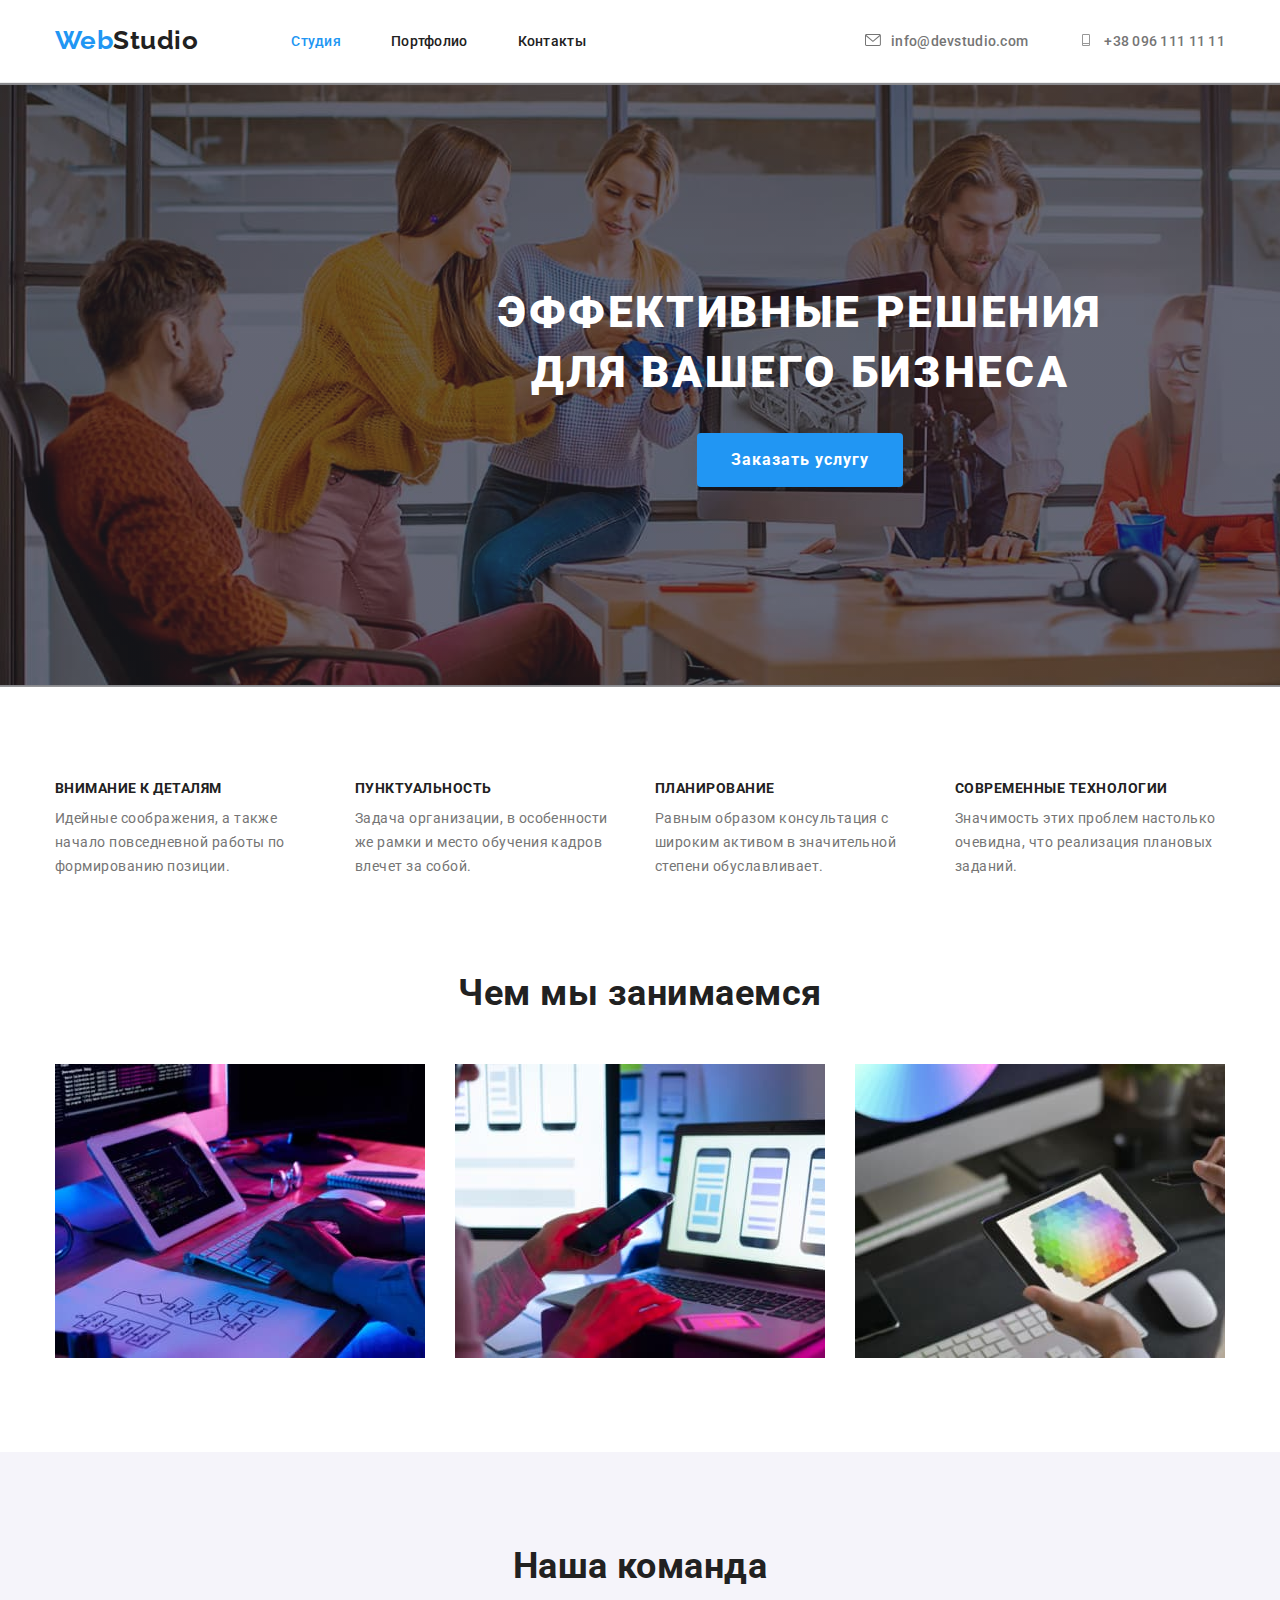
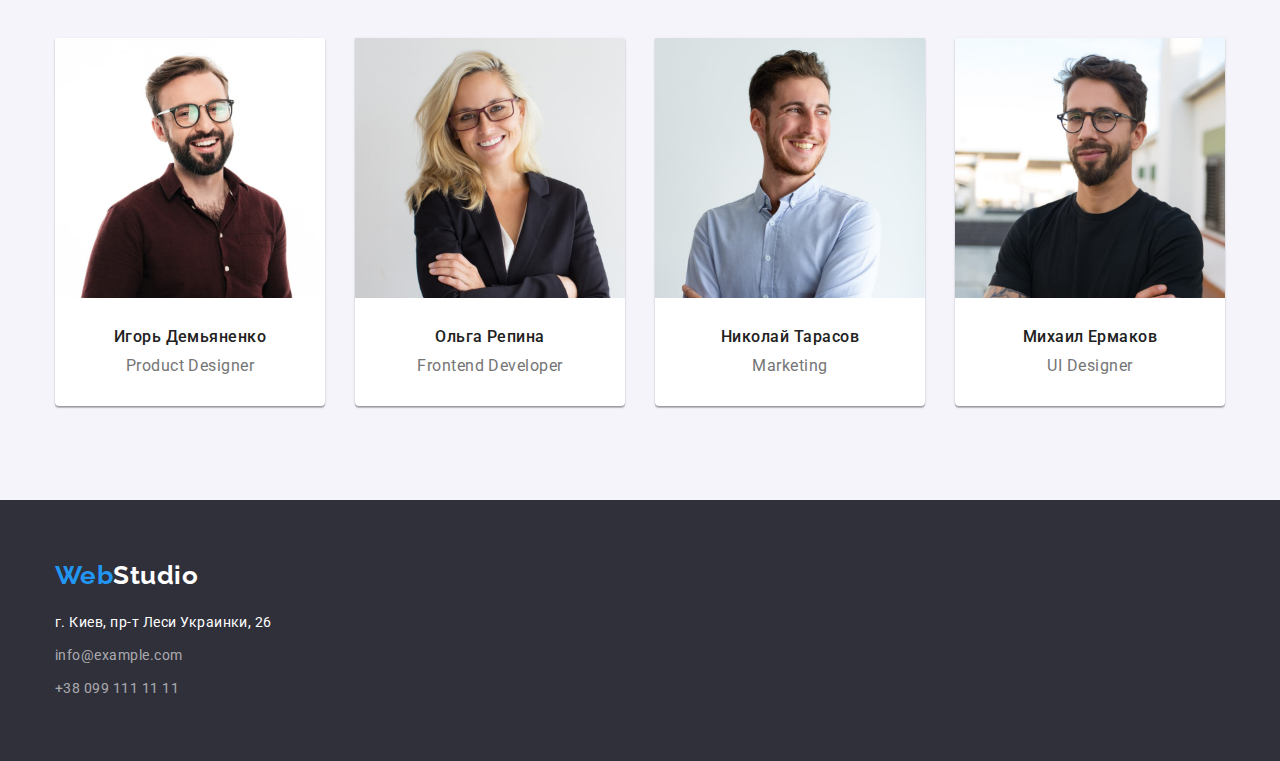
==== index.html @ 7e85a977 "Adds a sprite, decorates navigation icons, and background for hero" ====
<!DOCTYPE html>
<html lang="ru">
<head>
    <meta charset="UTF-8">
    <meta http-equiv="X-UA-Compatible" content="IE=edge">
    <meta name="viewport" content="width=device-width, initial-scale=1.0">
    <title>Главнвя страница</title>
    <link rel="preconnect" href="https://fonts.gstatic.com">
    <link href="https://fonts.googleapis.com/css2?family=Raleway:wght@700&family=Roboto:wght@400;500;700;900&display=swap"
        rel="stylesheet">
    <link rel="stylesheet" href="https://cdnjs.cloudflare.com/ajax/libs/modern-normalize/1.0.0/modern-normalize.min.css">
    <link rel="stylesheet" href="./css/style.css">

</head>
<body>
    <!--Шапка сайта-->
    <header class="header-section" >
        <div class="container header-flex">
            <a class="logo dark-logo" href="#"><span class="logo-accent">Web</span>Studio</a>
            <nav class="menu">
                <ul class="nav-list list">
                    <li class="site-menu">
                        <a class="nav-link activ-page" href="#">Студия</a>
                    </li>
                    <li class="site-menu">
                        <a class="nav-link" href="./portfolio.html">Портфолио</a>
                    </li>
                    <li class="site-menu">
                        <a class="nav-link" href="#">Контакты</a>
                    </li>
                </ul>
            </nav>
            <!--контакты-->
            <ul class="header-contact list">
                <li class="nav-contact">
                    
                    <a class="nav-link" href="mailto:info@devstudio.com"><svg class="nav-icon" width="16" height="12">
                        <use href="./images/symbol-defs.svg#icon-email"></use>
                    </svg>info@devstudio.com</a>
                </li>
                <li class="nav-contact tel">
                    <a class="nav-link" href="tel:+380961111111"><svg class="nav-icon" width="16" height="12">
                        <use href="./images/symbol-defs.svg#icon-phone"></use>
                    </svg>+38 096 111 11 11</a>
                </li>
            </ul>
        </div>
    </header> 
    <main>
      <!-- Герой-->
    <section class="hero hero-bg">
        <div class="container">
            <h1 class="hero-title">Эффективные решения <br> для вашего бизнеса</h1>
            <button class="hero-button" type="button">Заказать услугу</button>
        </div>
    </section>
      <!--Секция особенности-->
    <section class="features section">
     <!--<h2>Наши особенности</h2>-->
       <div class="container">
            <ul class="section-features-list list">
                <li class="features-list">
                    <h3 class="features-title">Внимание к деталям</h3>
                    <p class="features-text">Идейные соображения, а также начало повседневной работы по формированию позиции.</p>
                </li>
                <li class="features-list">
                    <h3 class="features-title">Пунктуальность</h3>
                    <p class="features-text">Задача организации, в особенности же рамки и место обучения кадров влечет за собой.</p>
                </li>
                <li class="features-list">
                    <h3 class="features-title">Планирование</h3>
                    <p class="features-text">Равным образом консультация с широким активом в значительной степени обуславливает.</p>
                </li>
                <li class="features-list">
                    <h3 class="features-title">Современные технологии</h3>
                    <p class="features-text">Значимость этих проблем настолько очевидна, что реализация плановых заданий.</p>
                </li>
            </ul>
       </div>

    </section>
      <!--Секция чем мы занимаемся-->
      <section class="about section">
         <div class="container"> 
            <h2 class="about-title">Чем мы занимаемся</h2>
            <ul class="about-list list">
                <li class="about-list-item">
                    <img src="./images/studio-page/about/box1(1).jpg" alt="website creation" width="370" height="294">
                </li>
                <li class="about-list-item">
                    <img src="./images/studio-page/about/box2(1).jpg" alt="adaptive layout" width="370" height="294">
                </li>
                <li class="about-list-item">
                    <img src="./images/studio-page/about/box3(1).jpg" alt="color palette on tablet" width="370" height="294">
                </li>
            </ul>
         </div>
      </section>
      <!--Секция наша команда-->
      <section class="team section">
          <div class="container">
            <h2 class="team-section-title">Наша команда</h2>
            <ul class="team-list list">
                <li class="team-list-item">
                    <img src="./images/studio-page/team/Igor-Demyanenko.jpg"
                        alt="Photo of a member of the WebStudio team Igor Demyanenko" width="270" height="260">
                        <div class="team-info" >
                            <h3 class="team-title">Игорь Демьяненко</h3>
                            <p class="team-text" lang="en">Product Designer</p>
                        </div>
                </li>
                <li class="team-list-item">
                    <img src="./images/studio-page/team/Olga-Repina.jpg" alt="Photo of a member of the WebStudio team Olga Repina"
                        width="270" height="260">
                        <div class="team-info">
                            <h3 class="team-title">Ольга Репина</h3>
                            <p class="team-text" lang="en">Frontend Developer</p>
                        </div>
                </li>
                <li class="team-list-item">
                    <img src="./images/studio-page/team/Nikolay-Tarasov.jpg"
                        alt="Photo of a member of the WebStudio team Nikolay Tarasov" width="270" height="260">
                        <div class="team-info">
                            <h3 class="team-title">Николай Тарасов</h3>
                            <p class="team-text" lang="en">Marketing</p>
                        </div>
                </li>
                <li class="team-list-item">
                    <img src="./images/studio-page/team/Mihail-Yermakov.jpg"
                        alt="Photo of a member of the WebStudio team Mikhail Ermakov" width="270" height="260">
                        <div class="team-info">
                            <h3 class="team-title">Михаил Ермаков</h3>
                            <p class="team-text" lang="en">UI Designer</p>
                        </div>
                </li>
            </ul>
          </div>
        </section>
    </main>
      <!--Футер-->
    <footer class="footer-contact">
       <div class="container footer-container">
            <a class="logo light-logo" href=""><span class="logo-accent">Web</span>Studio</a>
            <address class="footer-address">
                <p class="adres">г. Киев, пр-т Леси Украинки, 26</p>
                <ul class="footer-list list">
                    <li class="footer-list-item"><a class="mail" href="mailto:info@example.com">info@example.com</a></li>
                    <li class="footer-list-item"><a class="phone-number" href="tel:+380991111111">+38 099 111 11 11</a></li>
                </ul>
            </address>
       </div>
    </footer>
</body>
</html>
---- css/style.css ----
:root {
  --white-color: #ffffff;
  --dark-background-color: #2f303a;
  --grey-background-color: #f5f4fa;
  --title-text-color: #212121;
  --text-color: #757575;
  --white-transparent-color: rgba(255, 255, 255, 0.6);
  --blue-accent: #2196f3;
}

h1,
h2,
h3,
h4,
h5,
h6,
p {
  margin-top: 0;
  margin-bottom: 0;
}

ul,
ol {
  margin-top: 0;
  margin-bottom: 0;
  padding-left: 0;
}

img {
  display: block;
}

.list {
  list-style: none;
}

body {
  background-color: var(--white-color);

  font-family: Roboto, sans-serif;
  color: var(--text-color);
  letter-spacing: 0.03em;
}

.container {
  width: 1200px;
  padding-left: 15px;
  padding-right: 15px;
  margin-left: auto;
  margin-right: auto;
  margin-top: 0px;
  margin-bottom: 0px;
}

.section {
  padding-top: 94px;
  padding-bottom: 94px;
}

/*-----------------Компоненты--------------*/

.logo {
  display: inline-block;

  font-family: Raleway;
  font-weight: 700;
  font-size: 26px;
  line-height: 1.2;
  text-decoration: none;
}

.logo .logo-accent,
.site-menu .nav-link:hover,
.site-menu .nav-link:focus,
.site-menu .nav-link.activ-page,
.site-menu .nav-link.activ-page-portfolio,
.nav-contact .nav-link:hover,
.nav-contact .nav-link:focus,
.nav-tel:hover,
.nav-tel:focus,
.mail:hover,
.mail:focus,
.phone-number:hover,
.phone-number:focus {
  color: var(--blue-accent);
}

.about-title,
.team-section-title {
  color: var(--title-text-color);

  font-weight: 700;
  font-size: 36px;
  line-height: 1.16;
  text-align: center;
}
/*----------------Компоненты конец---------*/

/*--------------- Шапка сайта-------------*/
.header-section {
  border-bottom: 1px solid #ececec;
}

.header-flex {
  display: flex;
  align-items: center;
}

.header-flex > .logo {
  padding-top: 24px;
  padding-bottom: 25px;
}

.logo.dark-logo {
  color: var(--title-text-color);
}

.menu {
  margin-left: 93px;
  align-items: center;
}

.nav-list {
  display: flex;
  padding-top: 32px;
  padding-bottom: 32px;
}

.nav-list .site-menu + .site-menu {
  margin-left: 50px;
}

.nav-link {
  font-weight: 500;
  font-size: 14px;
  line-height: 1.14;
  letter-spacing: 0.02em;
}

.site-menu > .nav-link {
  color: var(--title-text-color);
  text-decoration: none;
}

.header-contact {
  display: flex;
  margin-left: auto;
  padding-top: 32px;
  padding-bottom: 32px;
}

.nav-icon {
  fill: currentColor;

  margin-right: 10px;
}

.nav-icon:hover {
  fill: var(--blue-accent);
}

.tel {
  margin-left: 50px;
}

.nav-contact > .nav-link,
.nav-contact > .nav-link {
  color: var(--text-color);
  text-decoration: none;
}

/*--------------- Секция Герой-------------*/
.hero {
  text-align: center;
  padding-top: 200px;
  padding-bottom: 200px;
}

.hero-bg {
  width: 1600px;
  margin-left: auto;
  margin-right: auto;
  background-color: #c4c4c4;
  background-image: linear-gradient(
      to right,
      rgba(47, 48, 58, 0.4),
      rgba(47, 48, 58, 0.4)
    ),
    url(../images/studio-page/hero-img.jpg);

  background-repeat: no-repeat;
  background-position: center;
}

.hero-title {
  color: var(--white-color);

  font-weight: 900;
  font-size: 44px;
  line-height: 1.36;
  letter-spacing: 0.06em;
  text-transform: uppercase;

  padding-bottom: 30px;
}

.hero-button {
  background-color: var(--blue-accent);
  color: var(--white-color);

  font-weight: 700;
  font-size: 16px;
  line-height: 1.87;
  letter-spacing: 0.06em;

  padding: 10px 32px;
  border-radius: 4px;
  min-width: 200px;
  border-color: transparent;
}

.hero-button:hover {
  background-color: #188ce8;
}

/*--------------- Секция Герой Конец -------------*/

/*-------------------- Секция особенности------------- */

.section-features-list {
  display: flex;
  margin-left: -30px;
  margin-top: -30px;
}

.features-list {
  flex-basis: calc((100% - 60px) / 4);
  margin-left: 30px;
  margin-top: 30px;
}

.features-title {
  color: var(--title-text-color);

  font-weight: 700;
  font-size: 14px;
  line-height: 1.14;
  text-transform: uppercase;
}

.features-text {
  font-size: 14px;
  line-height: 1.71;
  margin-top: 10px;
}

/*-------------------- Секция Особенности Конец------------- */

/*--------------------Секция Чем Мы Занимаемся---------------*/
.about {
  padding-top: 0px;
}

.about-title {
  margin-bottom: 50px;
}

.about-list {
  display: flex;
  justify-content: space-between;
}

/*--------------------Секция Чем Мы Занимаемся Конец---------------*/

/*--------------------Секция Наша Команда--------------------------*/
.team {
  background-color: var(--grey-background-color);
}

.team-section-title {
  padding-bottom: 50px;
}

.team-list {
  display: flex;
}

.team-list-item {
  background-color: var(--white-color);
  box-shadow: 0px 1px 3px rgba(0, 0, 0, 0.12), 0px 1px 1px rgba(0, 0, 0, 0.14),
    0px 2px 1px rgba(0, 0, 0, 0.2);

  border-radius: 0px 0px 4px 4px;
}

.team-list-item:not(:first-child) {
  margin-left: 30px;
}

.team-info {
  text-align: center;
  padding-top: 30px;
  padding-bottom: 30px;
}

.team-title {
  color: var(--title-text-color);

  font-weight: 500;
  font-size: 16px;
  line-height: 1.18;

  padding-bottom: 10px;
}

.team-text {
  color: var(--text-color);

  font-size: 16px;
  line-height: 1.18;
}

/*--------------------Секция Наша Команда Конец--------------------------*/

/*---------------------------Футер----------------*/

.footer-contact {
  background-color: var(--dark-background-color);
  padding-top: 60px;
  padding-bottom: 60px;
}

.logo.light-logo {
  color: var(--white-color);
}

.footer-container > .logo {
  padding-bottom: 20px;
}

.adres,
.mail,
.phone-number {
  font-style: normal;
  font-size: 14px;
  line-height: 1.71;
}

.adres {
  color: var(--white-color);
  padding-bottom: 9px;
}

.footer-list-item:not(:last-child) {
  padding-bottom: 9px;
}

.mail,
.phone-number {
  color: var(--white-transparent-color);
  text-decoration: none;
}

/*---------------------------Футер Конец----------------*/

/*=======================Оформление Страницы Потрфолио==================*/

/*-----------------------Кнопки Фильтра--------------------*/
.filter-button {
  background-color: var(--grey-background-color);
  color: var(--title-text-color);

  font-family: Roboto;
  font-weight: 500;
  font-size: 16px;
  line-height: 1.62;
  text-align: center;
  cursor: pointer;

  display: inline-block;
  border-radius: 4px;
  border-color: transparent;

  padding: 6px 22px 6px 22px;
}

.filter {
  display: flex;
  justify-content: center;
  margin-bottom: 50px;
}

.filter-list + .filter-list {
  margin-left: 8px;
}

.filter-button:hover,
.filter-button:focus {
  background-color: var(--blue-accent);
  color: var(--white-color);
}

/*-----------------------Кнопки Фильтра Конец--------------------*/

/*-----------------------Примеры Проектов--------------------*/

.project {
  display: flex;
  flex-wrap: wrap;
  margin-left: -30px;
  margin-top: -30px;
}

.project-item {
  flex-basis: calc((100% - 90px) / 3);
  margin-left: 30px;
  margin-top: 30px;
}

.project-info {
  border-bottom: 1px solid #eeeeee;
  padding: 20px 24px;
}

.project-title {
  color: var(--title-text-color);

  font-style: normal;
  font-weight: bold;
  font-size: 18px;
  line-height: 2;
  letter-spacing: 0.06em;

  margin-bottom: 4px;
}

.project-text {
  font-size: 16px;
  line-height: 1.87;
}
/*-----------------------Примеры Проектов Конец--------------------*/
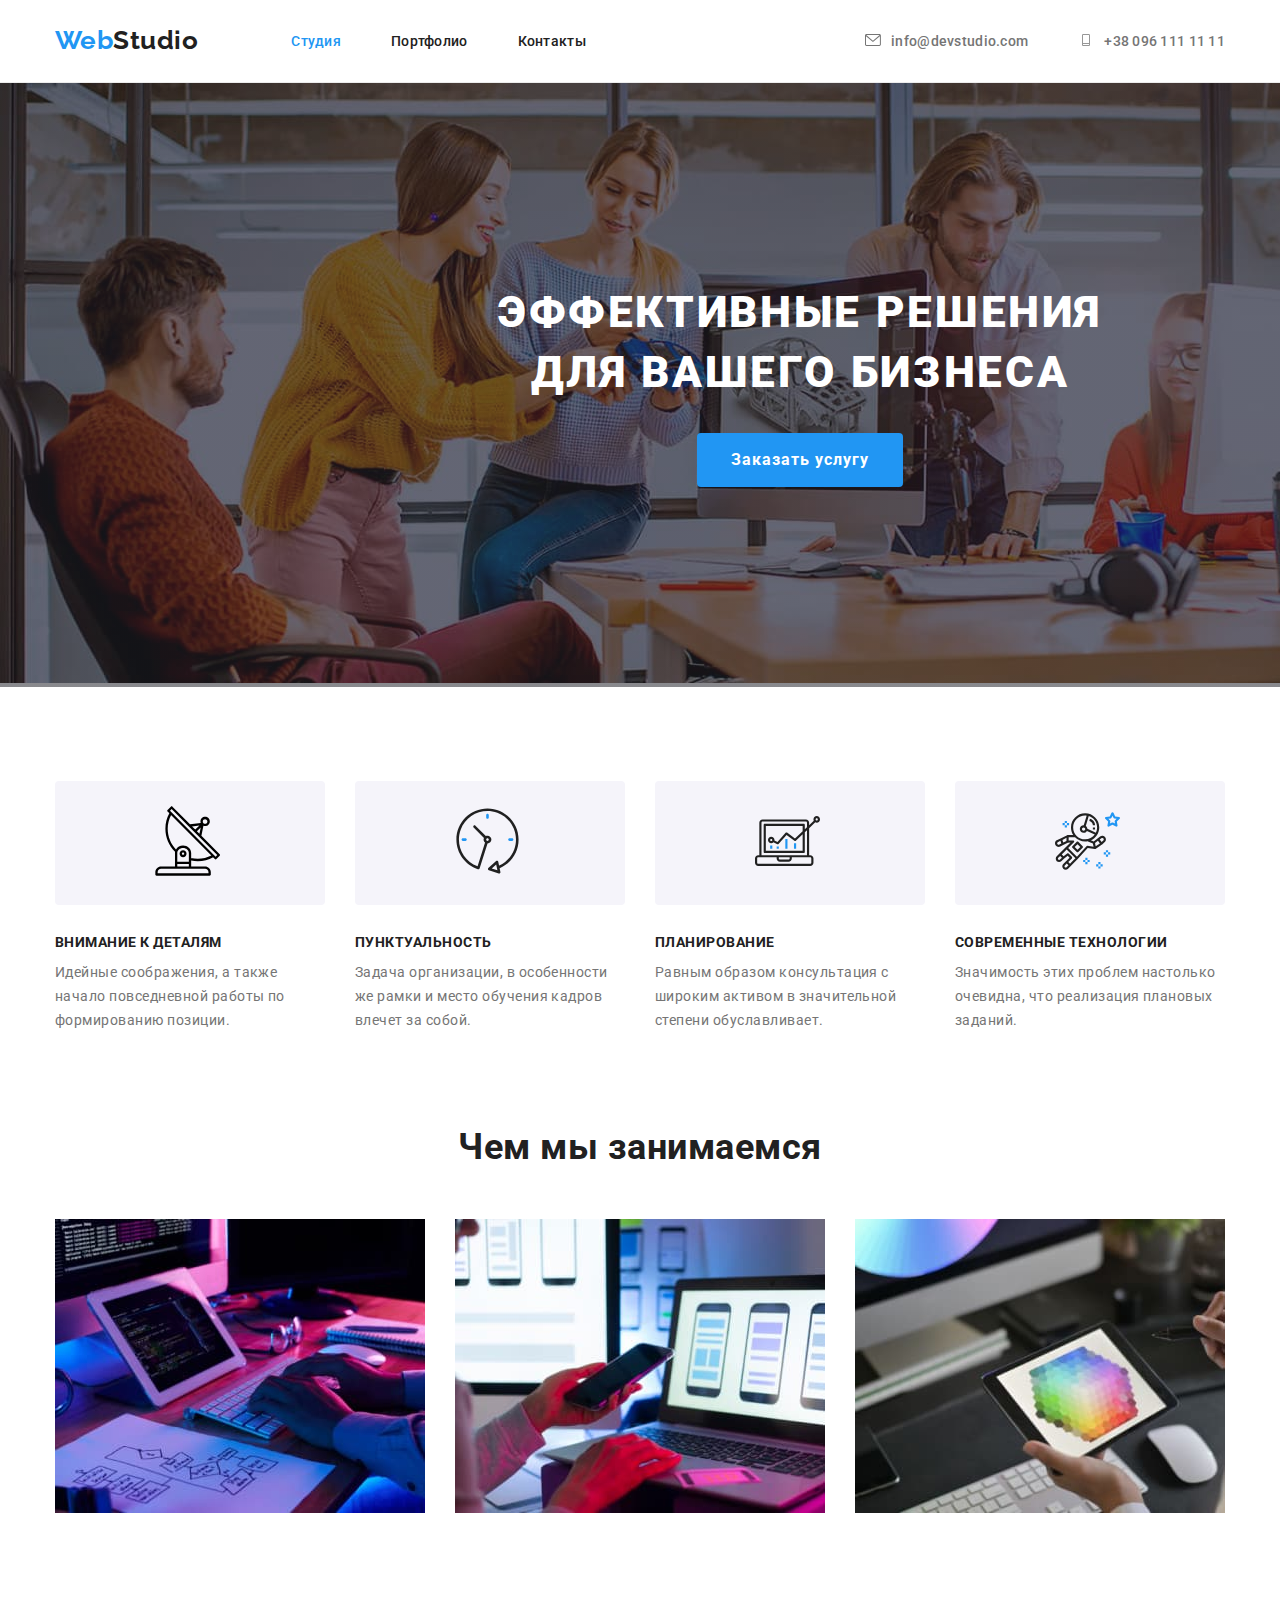
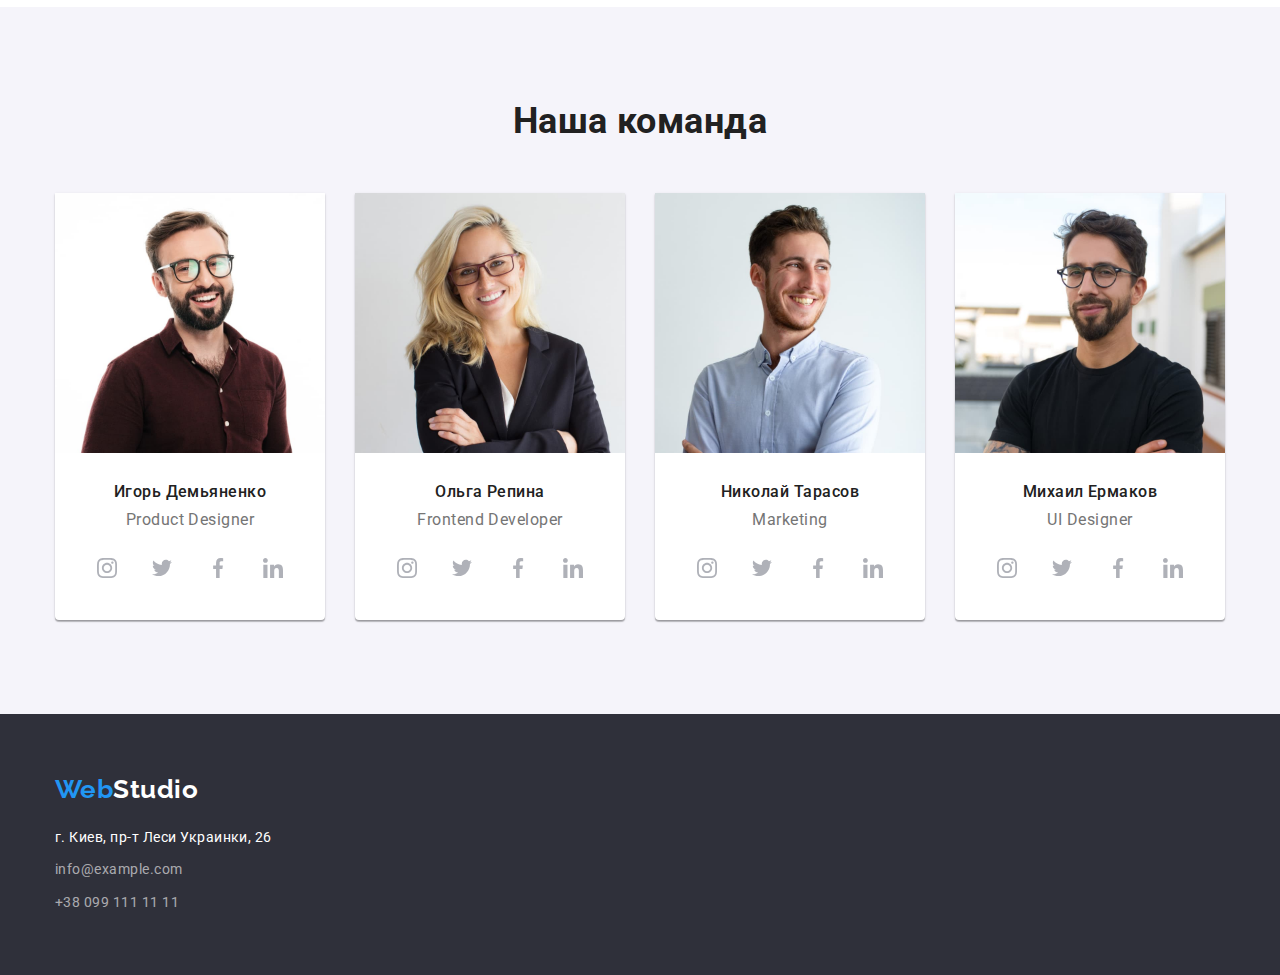
==== commit d5cdcd6c: "decorative elements for team section" ====
--- a/index.html
+++ b/index.html
@@ -60,18 +60,38 @@
        <div class="container">
             <ul class="section-features-list list">
                 <li class="features-list">
+                    <div class="icon-bg">
+                        <svg class="features-icon" width="65" height="70">
+                            <use href="./images/symbol-defs.svg#icon-antenna"></use>
+                        </svg>
+                    </div>
                     <h3 class="features-title">Внимание к деталям</h3>
                     <p class="features-text">Идейные соображения, а также начало повседневной работы по формированию позиции.</p>
                 </li>
                 <li class="features-list">
+                    <div class="icon-bg">
+                        <svg class="features-icon" width="65" height="70">
+                            <use href="./images/symbol-defs.svg#icon-clock"></use>
+                        </svg>
+                    </div>
                     <h3 class="features-title">Пунктуальность</h3>
                     <p class="features-text">Задача организации, в особенности же рамки и место обучения кадров влечет за собой.</p>
                 </li>
                 <li class="features-list">
+                    <div class="icon-bg">
+                        <svg class="features-icon" width="65" height="70">
+                            <use href="./images/symbol-defs.svg#icon-diagram"></use>
+                        </svg>
+                    </div>
                     <h3 class="features-title">Планирование</h3>
                     <p class="features-text">Равным образом консультация с широким активом в значительной степени обуславливает.</p>
                 </li>
                 <li class="features-list">
+                    <div class="icon-bg">
+                        <svg class="features-icon" width="65" height="70">
+                            <use href="./images/symbol-defs.svg#icon-astronaut"></use>
+                        </svg>
+                    </div>
                     <h3 class="features-title">Современные технологии</h3>
                     <p class="features-text">Значимость этих проблем настолько очевидна, что реализация плановых заданий.</p>
                 </li>
@@ -107,15 +127,76 @@
                         <div class="team-info" >
                             <h3 class="team-title">Игорь Демьяненко</h3>
                             <p class="team-text" lang="en">Product Designer</p>
+                            <ul class="team-social-links list">
+                                <li class="social-link">
+                                    <a class="icon-team-item link" href="#">
+                                        <svg class="social-icon" width="20" height="20">
+                                            <use href="./images/symbol-defs.svg#icon-instagram"></use>
+                                        </svg>
+                                    </a>
+                                    
+                                </li>
+                                <li class="social-link">
+                                    <a class="icon-team-item link" href="#">
+                                        <svg class="social-icon" width="20" height="20">
+                                            <use href="./images/symbol-defs.svg#icon-twitter"></use>
+                                        </svg>
+                                    </a> 
+                                </li>
+                                <li class="social-link">
+                                    <a class="icon-team-item link" href="#">
+                                        <svg class="social-icon" width="20" height="20">
+                                            <use href="./images/symbol-defs.svg#icon-facebook"></use>
+                                        </svg>
+                                    </a>
+                                </li>
+                                <li class="social-link">
+                                    <a class="icon-team-item link" href="#">
+                                        <svg class="social-icon" width="20" height="20">
+                                            <use href="./images/symbol-defs.svg#icon-linkedin"></use>
+                                        </svg>
+                                    </a>   
+                                </li>
+                            </ul>
                         </div>
-                </li>
+                              
                 <li class="team-list-item">
                     <img src="./images/studio-page/team/Olga-Repina.jpg" alt="Photo of a member of the WebStudio team Olga Repina"
                         width="270" height="260">
                         <div class="team-info">
                             <h3 class="team-title">Ольга Репина</h3>
                             <p class="team-text" lang="en">Frontend Developer</p>
-                        </div>
+                            <ul class="team-social-links list">
+                                <li class="social-link">
+                                    <a class="icon-team-item link" href="#">
+                                        <svg class="social-icon" width="20" height="20">
+                                            <use href="./images/symbol-defs.svg#icon-instagram"></use>
+                                        </svg>
+                                    </a>
+                                </li>
+                                <li class="social-link">
+                                    <a class="icon-team-item link" href="#">
+                                        <svg class="social-icon" width="20" height="20">
+                                            <use href="./images/symbol-defs.svg#icon-twitter"></use>
+                                        </svg>
+                                    </a>
+                                </li>
+                                <li class="social-link">
+                                    <a class="icon-team-item link" href="#">
+                                        <svg class="social-icon" width="20" height="20">
+                                            <use href="./images/symbol-defs.svg#icon-facebook"></use>
+                                        </svg>
+                                    </a>
+                                </li>
+                                <li class="social-link">
+                                    <a class="icon-team-item link" href="#">
+                                        <svg class="social-icon" width="20" height="20">
+                                            <use href="./images/symbol-defs.svg#icon-linkedin"></use>
+                                        </svg>
+                                    </a>
+                                </li>
+                            </ul>
+                        </div>         
                 </li>
                 <li class="team-list-item">
                     <img src="./images/studio-page/team/Nikolay-Tarasov.jpg"
@@ -123,6 +204,36 @@
                         <div class="team-info">
                             <h3 class="team-title">Николай Тарасов</h3>
                             <p class="team-text" lang="en">Marketing</p>
+                            <ul class="team-social-links list">
+                                <li class="social-link">
+                                    <a class="icon-team-item link" href="#">
+                                        <svg class="social-icon" width="20" height="20">
+                                            <use href="./images/symbol-defs.svg#icon-instagram"></use>
+                                        </svg>
+                                    </a>
+                                </li>
+                                <li class="social-link">
+                                    <a class="icon-team-item link" href="#">
+                                        <svg class="social-icon" width="20" height="20">
+                                            <use href="./images/symbol-defs.svg#icon-twitter"></use>
+                                        </svg>
+                                    </a>
+                                </li>
+                                <li class="social-link">
+                                    <a class="icon-team-item link" href="#">
+                                        <svg class="social-icon" width="20" height="20">
+                                            <use href="./images/symbol-defs.svg#icon-facebook"></use>
+                                        </svg>
+                                    </a>
+                                </li>
+                                <li class="social-link">
+                                    <a class="icon-team-item link" href="#">
+                                        <svg class="social-icon" width="20" height="20">
+                                            <use href="./images/symbol-defs.svg#icon-linkedin"></use>
+                                        </svg>
+                                    </a>
+                                </li>
+                            </ul>
                         </div>
                 </li>
                 <li class="team-list-item">
@@ -131,6 +242,35 @@
                         <div class="team-info">
                             <h3 class="team-title">Михаил Ермаков</h3>
                             <p class="team-text" lang="en">UI Designer</p>
+                            <ul class="team-social-links list">
+                                <li class="social-link">
+                                    <a class="icon-team-item link" href="#">
+                                        <svg class="social-icon" width="20" height="20">
+                                            <use href="./images/symbol-defs.svg#icon-instagram"></use>
+                                        </svg>
+                                    </a>
+                                </li>
+                                <li class="social-link">
+                                    <a class="icon-team-item link" href="#">
+                                        <svg class="social-icon" width="20" height="20">
+                                            <use href="./images/symbol-defs.svg#icon-twitter"></use>
+                                        </svg>
+                                    </a>
+                                </li>
+                                <li class="social-link">
+                                    <a class="icon-team-item link" href="#">
+                                        <svg class="social-icon" width="20" height="20">
+                                            <use href="./images/symbol-defs.svg#icon-facebook"></use>
+                                        </svg>
+                                    </a>
+                                </li>
+                                <li class="social-link">
+                                    <a class="icon-team-item link" href="#"><svg class="social-icon" width="20" height="20">
+                                        <use href="./images/symbol-defs.svg#icon-linkedin"></use>
+                                        </svg>
+                                     </a>
+                                </li>
+                            </ul>
                         </div>
                 </li>
             </ul>
--- a/css/style.css
+++ b/css/style.css
@@ -189,7 +189,7 @@
     url(../images/studio-page/hero-img.jpg);
 
   background-repeat: no-repeat;
-  background-position: center;
+  background-position: cover;
 }
 
 .hero-title {
@@ -239,6 +239,15 @@
   margin-top: 30px;
 }
 
+.icon-bg {
+  background: var(--grey-background-color);
+  border-radius: 4px;
+
+  width: 270px;
+  padding: 25px 100px;
+  margin-bottom: 30px;
+}
+
 .features-title {
   color: var(--title-text-color);
 
@@ -299,6 +308,8 @@
 
 .team-info {
   text-align: center;
+  padding-right: 30px;
+  padding-left: 30px;
   padding-top: 30px;
   padding-bottom: 30px;
 }
@@ -309,7 +320,6 @@
   font-weight: 500;
   font-size: 16px;
   line-height: 1.18;
-
   padding-bottom: 10px;
 }
 
@@ -318,6 +328,36 @@
 
   font-size: 16px;
   line-height: 1.18;
+  padding-bottom: 16px;
+}
+
+.team-social-links {
+  display: flex;
+  justify-content: space-between;
+}
+
+.icon-team-item {
+  display: flex;
+  justify-content: center;
+  align-items: center;
+  width: 44px;
+  height: 44px;
+  border-radius: 50% 50%;
+  background-color: var(--white-color);
+}
+
+.icon-team-item:hover,
+.icon-team-item:focus {
+  background-color: var(--blue-accent);
+}
+
+.social-icon {
+  fill: #afb1b8;
+}
+
+.icon-team-item:hover .social-icon,
+.icon-team-item:focus .social-icon {
+  fill: var(--white-color);
 }
 
 /*--------------------Секция Наша Команда Конец--------------------------*/
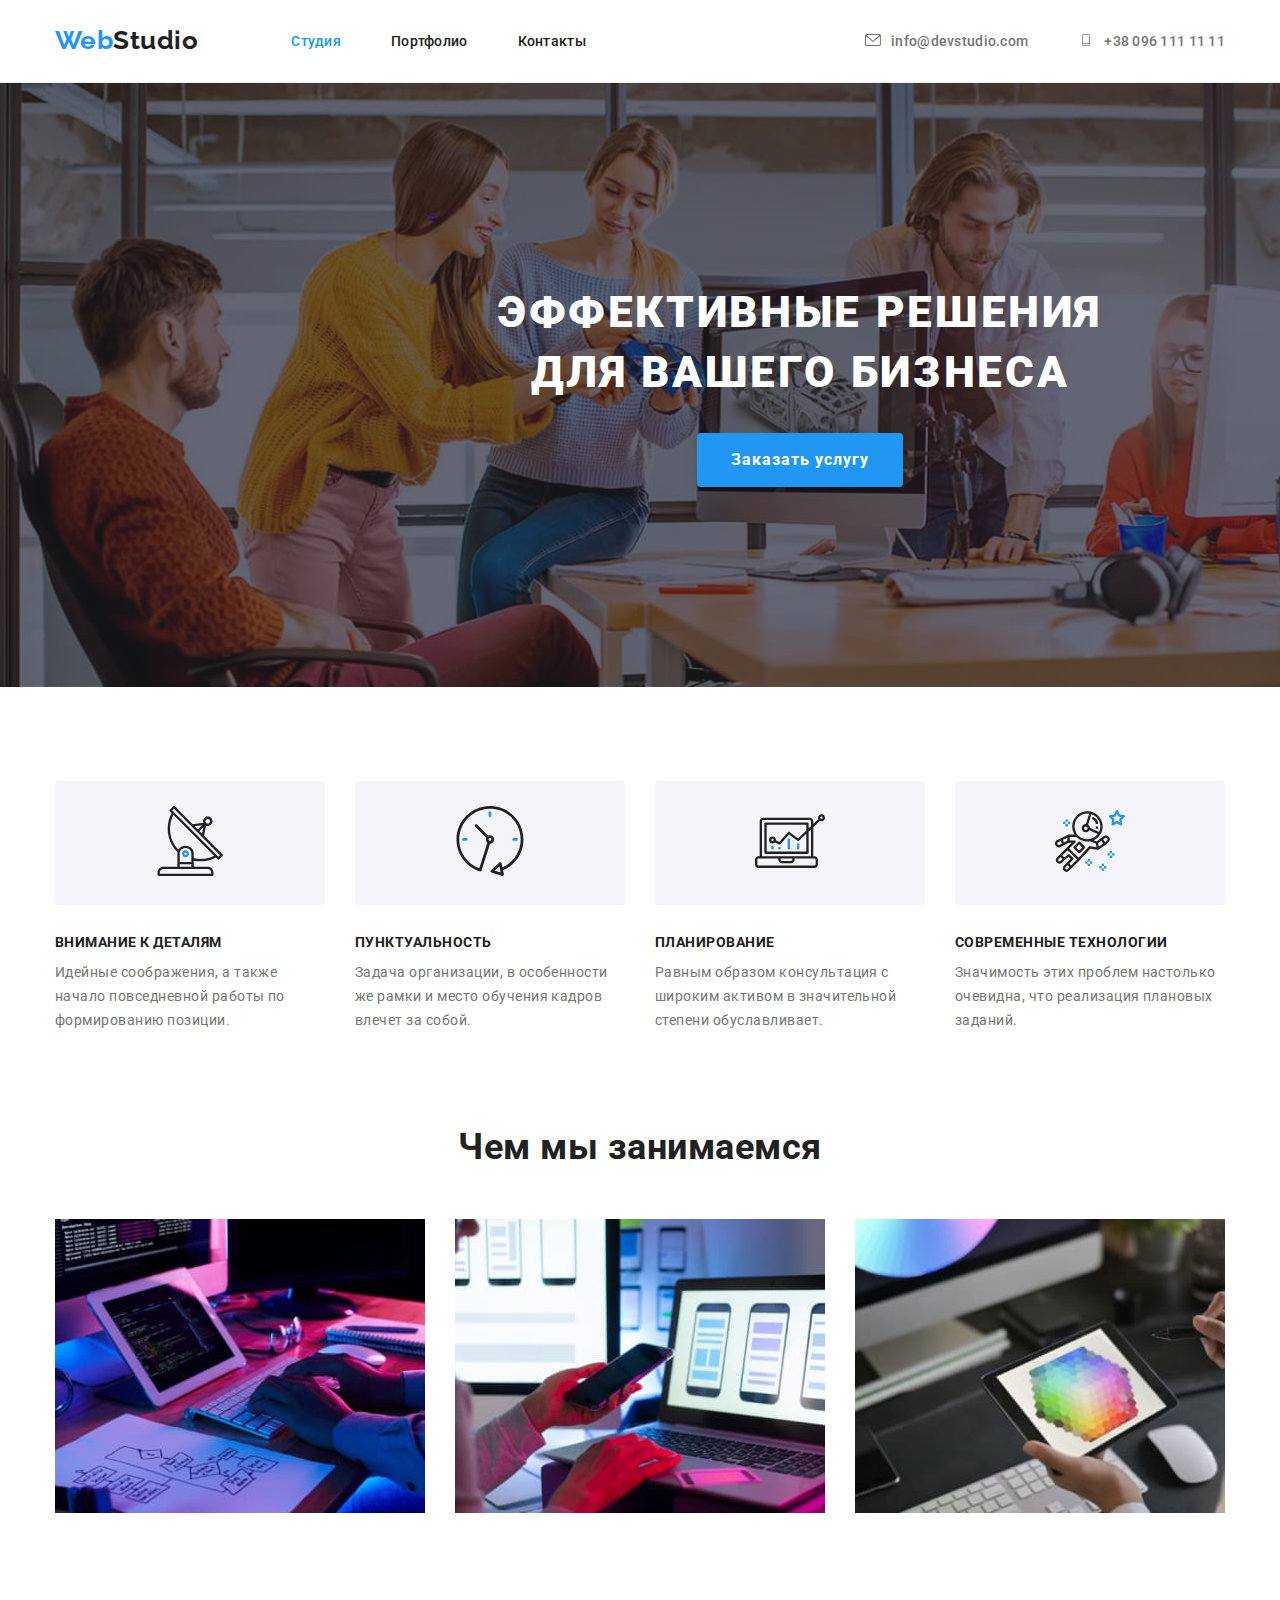
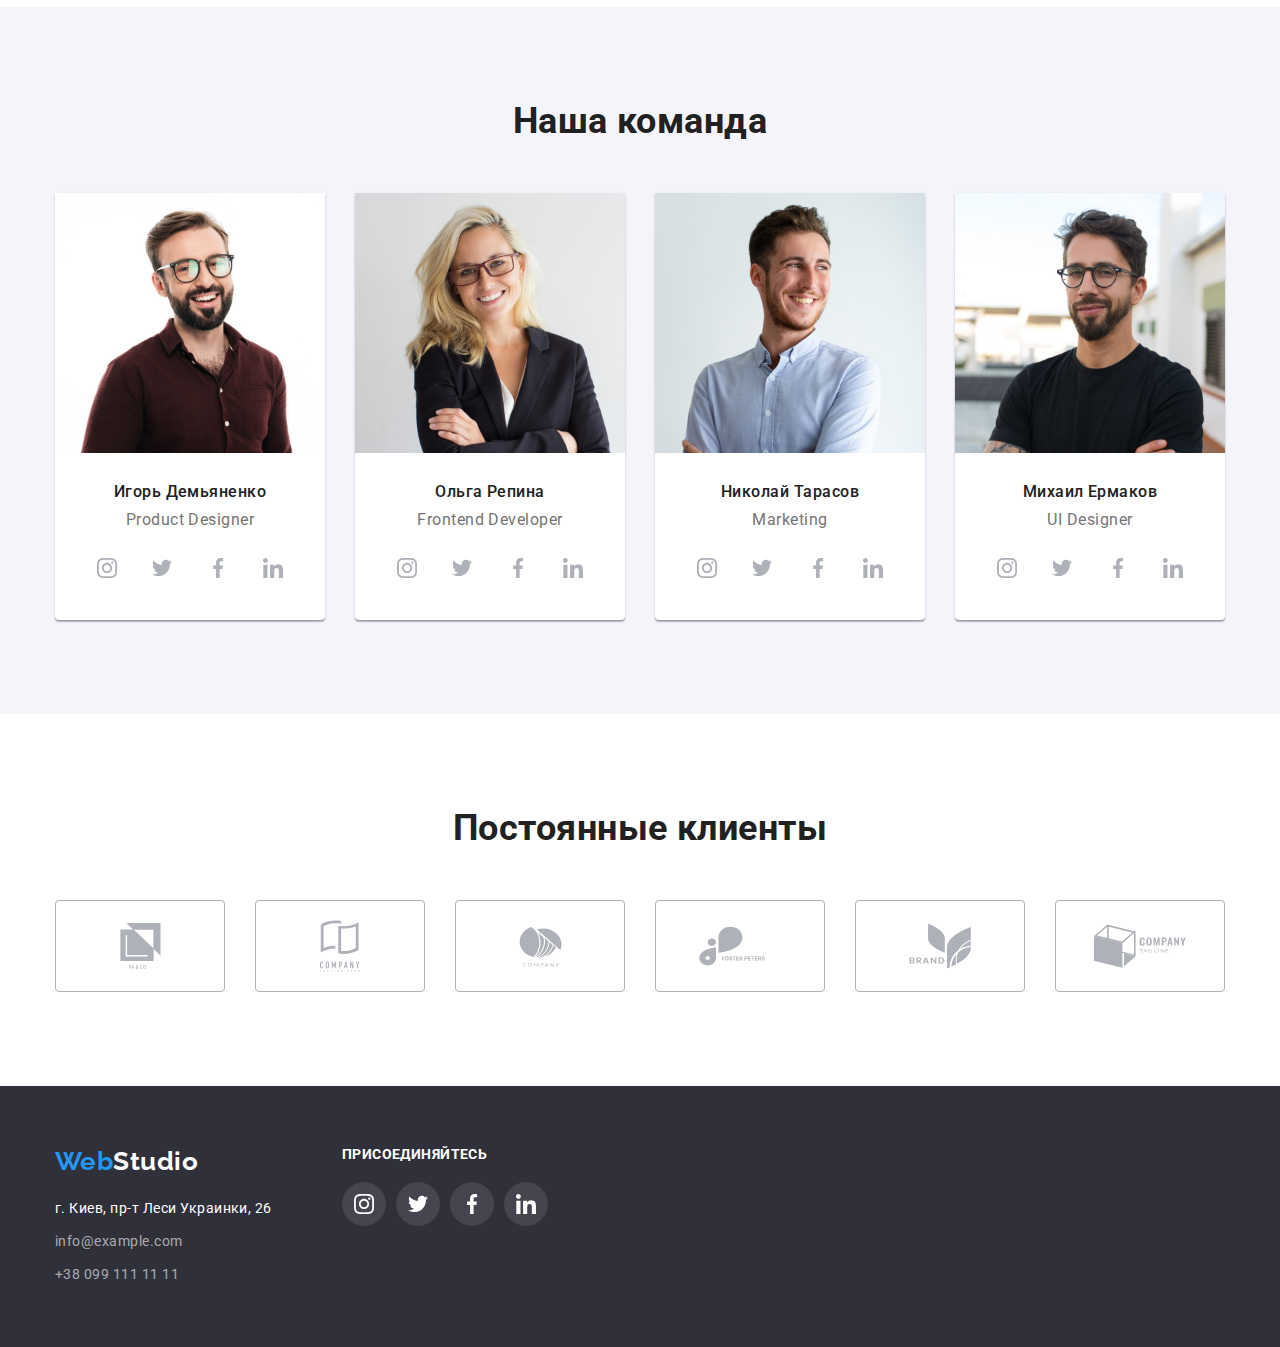
==== commit 2318ff3d: "decorative elements for client section and footer" ====
--- a/index.html
+++ b/index.html
@@ -61,7 +61,7 @@
             <ul class="section-features-list list">
                 <li class="features-list">
                     <div class="icon-bg">
-                        <svg class="features-icon" width="65" height="70">
+                        <svg class="features-icon" width="70" height="70">
                             <use href="./images/symbol-defs.svg#icon-antenna"></use>
                         </svg>
                     </div>
@@ -70,7 +70,7 @@
                 </li>
                 <li class="features-list">
                     <div class="icon-bg">
-                        <svg class="features-icon" width="65" height="70">
+                        <svg class="features-icon" width="70" height="70">
                             <use href="./images/symbol-defs.svg#icon-clock"></use>
                         </svg>
                     </div>
@@ -79,7 +79,7 @@
                 </li>
                 <li class="features-list">
                     <div class="icon-bg">
-                        <svg class="features-icon" width="65" height="70">
+                        <svg class="features-icon" width="70" height="70">
                             <use href="./images/symbol-defs.svg#icon-diagram"></use>
                         </svg>
                     </div>
@@ -88,7 +88,7 @@
                 </li>
                 <li class="features-list">
                     <div class="icon-bg">
-                        <svg class="features-icon" width="65" height="70">
+                        <svg class="features-icon" width="70" height="70">
                             <use href="./images/symbol-defs.svg#icon-astronaut"></use>
                         </svg>
                     </div>
@@ -134,7 +134,6 @@
                                             <use href="./images/symbol-defs.svg#icon-instagram"></use>
                                         </svg>
                                     </a>
-                                    
                                 </li>
                                 <li class="social-link">
                                     <a class="icon-team-item link" href="#">
@@ -158,8 +157,7 @@
                                     </a>   
                                 </li>
                             </ul>
-                        </div>
-                              
+                        </div>       
                 <li class="team-list-item">
                     <img src="./images/studio-page/team/Olga-Repina.jpg" alt="Photo of a member of the WebStudio team Olga Repina"
                         width="270" height="260">
@@ -265,8 +263,9 @@
                                     </a>
                                 </li>
                                 <li class="social-link">
-                                    <a class="icon-team-item link" href="#"><svg class="social-icon" width="20" height="20">
-                                        <use href="./images/symbol-defs.svg#icon-linkedin"></use>
+                                    <a class="icon-team-item link" href="#">
+                                        <svg class="social-icon" width="20" height="20">
+                                            <use href="./images/symbol-defs.svg#icon-linkedin"></use>
                                         </svg>
                                      </a>
                                 </li>
@@ -275,19 +274,107 @@
                 </li>
             </ul>
           </div>
+        </section>
+
+        <!------------Постоянные клиенты--------------------->
+        
+        <section class="client-section section">
+            <div class="container">
+                <h2 class="client-title">Постоянные клиенты</h2>
+                <ul class="client-list list">
+                    <li class="client-item">
+                        <a class="client-link" href="#">
+                            <svg class="client-icon" width="41" height="46">
+                                <use href="./images/symbol-defs.svg#icon-client-1"></use>
+                            </svg>
+                        </a>
+                    </li>
+                    <li class="client-item">
+                        <a href="#" class="client-link">
+                            <svg class="client-icon" width="40" height="52">
+                                <use href="./images/symbol-defs.svg#icon-client-2"></use>
+                            </svg>
+                        </a>
+                    </li>
+                    <li class="client-item">
+                        <a href="#" class="client-link" >
+                            <svg class="client-icon" width="43" height="41">
+                                <use href="./images/symbol-defs.svg#icon-client-3"></use>
+                            </svg>
+                        </a>
+                    </li>
+                    <li class="client-item">
+                        <a href="#" class="client-link" >
+                            <svg class="client-icon" width="84" height="40">
+                                <use href="./images/symbol-defs.svg#icon-client-4"></use>
+                            </svg>
+                        </a>
+                    </li>
+                    <li class="client-item">
+                        <a href="#" class="client-link">
+                            <svg class="client-icon" width="63" height="46">
+                                <use href="./images/symbol-defs.svg#icon-client-5"></use>
+                            </svg>
+                        </a>
+                    </li>
+                    <li class="client-item">
+                        <a href="#" class="client-link">
+                            <svg class="client-icon" width="94" height="44">
+                                <use href="./images/symbol-defs.svg#icon-client-6"></use>
+                            </svg>
+                        </a>
+                    </li>
+                </ul>
+            </div>
         </section>
     </main>
       <!--Футер-->
     <footer class="footer-contact">
        <div class="container footer-container">
-            <a class="logo light-logo" href=""><span class="logo-accent">Web</span>Studio</a>
-            <address class="footer-address">
-                <p class="adres">г. Киев, пр-т Леси Украинки, 26</p>
-                <ul class="footer-list list">
-                    <li class="footer-list-item"><a class="mail" href="mailto:info@example.com">info@example.com</a></li>
-                    <li class="footer-list-item"><a class="phone-number" href="tel:+380991111111">+38 099 111 11 11</a></li>
+            <div class="studio-contact">
+                <a class="logo light-logo" href=""><span class="logo-accent">Web</span>Studio</a>
+                <address class="footer-address">
+                    <p class="adres">г. Киев, пр-т Леси Украинки, 26</p>
+                    <ul class="footer-list list">
+                        <li class="footer-list-item"><a class="mail" href="mailto:info@example.com">info@example.com</a></li>
+                        <li class="footer-list-item"><a class="phone-number" href="tel:+380991111111">+38 099 111 11 11</a></li>
+                    </ul>
+                </address>
+            </div>
+            <div class="studio-social-contact">
+                <p class="welcome-text">присоединяйтесь</p>
+                <ul class="icon-studio-list list">
+                    <li class="icon-studio-item">
+                        <a class="icon-studio-link link" href="#">
+                            <svg class="social-studio-icon" width="20" height="20">
+                                <use href="./images/symbol-defs.svg#icon-instagram"></use>
+                            </svg>
+                        </a>
+                    </li>
+                    <li class="icon-studio-item">
+                        <a class="icon-studio-link link" href="#">
+                            <svg class="social-studio-icon" width="20" height="20">
+                                <use href="./images/symbol-defs.svg#icon-twitter"></use>
+                            </svg>
+                        </a>
+                    </li>
+                    <li class="icon-studio-item">
+                        <a class="icon-studio-link link" href="#">
+                            <svg class="social-studio-icon" width="20" height="20">
+                                <use href="./images/symbol-defs.svg#icon-facebook"></use>
+                            </svg>
+                        </a>
+                    </li>
+                    <li class="icon-studio-item">
+                        <a class="icon-studio-link link" href="#">
+                            <svg class="social-studio-icon" width="20" height="20">
+                                <use href="./images/symbol-defs.svg#icon-linkedin"></use>
+                            </svg>
+                        </a>
+                    </li>
                 </ul>
-            </address>
+            </div>
+            
        </div>
     </footer>
 </body>
--- a/css/style.css
+++ b/css/style.css
@@ -6,6 +6,7 @@
   --text-color: #757575;
   --white-transparent-color: rgba(255, 255, 255, 0.6);
   --blue-accent: #2196f3;
+  --icons-border-color: #afb1b8;
 }
 
 h1,
@@ -86,7 +87,8 @@
 }
 
 .about-title,
-.team-section-title {
+.team-section-title,
+.client-title {
   color: var(--title-text-color);
 
   font-weight: 700;
@@ -94,6 +96,17 @@
   line-height: 1.16;
   text-align: center;
 }
+
+.icon-team-item,
+.icon-studio-link {
+  display: flex;
+  justify-content: center;
+  align-items: center;
+  width: 44px;
+  height: 44px;
+  border-radius: 50% 50%;
+}
+
 /*----------------Компоненты конец---------*/
 
 /*--------------- Шапка сайта-------------*/
@@ -151,7 +164,6 @@
 
 .nav-icon {
   fill: currentColor;
-
   margin-right: 10px;
 }
 
@@ -189,7 +201,8 @@
     url(../images/studio-page/hero-img.jpg);
 
   background-repeat: no-repeat;
-  background-position: cover;
+  background-position: center;
+  background-size: cover;
 }
 
 .hero-title {
@@ -217,6 +230,7 @@
   border-radius: 4px;
   min-width: 200px;
   border-color: transparent;
+  box-shadow: 0px 4px 4px rgba(0, 0, 0, 0.15);
 }
 
 .hero-button:hover {
@@ -337,12 +351,6 @@
 }
 
 .icon-team-item {
-  display: flex;
-  justify-content: center;
-  align-items: center;
-  width: 44px;
-  height: 44px;
-  border-radius: 50% 50%;
   background-color: var(--white-color);
 }
 
@@ -352,7 +360,7 @@
 }
 
 .social-icon {
-  fill: #afb1b8;
+  fill: var(--icons-border-color);
 }
 
 .icon-team-item:hover .social-icon,
@@ -361,6 +369,46 @@
 }
 
 /*--------------------Секция Наша Команда Конец--------------------------*/
+
+/*--------------------Секция Постоянные Клиенты---------------*/
+
+.client-title {
+  padding-bottom: 50px;
+}
+
+.client-list {
+  display: flex;
+}
+
+.client-item:not(:last-child) {
+  margin-right: 30px;
+}
+
+.client-link {
+  display: flex;
+  justify-content: center;
+  align-items: center;
+  width: 170px;
+  height: 92px;
+  border: 1px solid var(--icons-border-color);
+  border-radius: 4px;
+}
+
+.client-link:hover,
+.client-link:focus {
+  border-color: var(--blue-accent);
+}
+
+.client-icon {
+  fill: var(--icons-border-color);
+}
+
+.client-link:hover .client-icon,
+.client-link:focus .client-icon {
+  fill: var(--blue-accent);
+}
+
+/*--------------------Секция Постоянные Клиенты Конец---------------*/
 
 /*---------------------------Футер----------------*/
 
@@ -374,8 +422,16 @@
   color: var(--white-color);
 }
 
-.footer-container > .logo {
+.footer-container {
+  display: flex;
+}
+
+.studio-contact > .logo {
   padding-bottom: 20px;
+}
+
+.studio-contact {
+  padding-right: 70px;
 }
 
 .adres,
@@ -401,6 +457,38 @@
   text-decoration: none;
 }
 
+.welcome-text {
+  font-weight: bold;
+  font-size: 14px;
+  line-height: 16px;
+  letter-spacing: 0.03em;
+  text-transform: uppercase;
+
+  color: var(--white-color);
+  padding-bottom: 20px;
+}
+
+.icon-studio-list {
+  display: flex;
+}
+
+.icon-studio-item:not(:last-child) {
+  padding-right: 10px;
+}
+
+.icon-studio-link {
+  background-color: rgba(255, 255, 255, 0.1);
+}
+
+.icon-studio-link:hover,
+.icon-studio-link:focus {
+  background-color: var(--blue-accent);
+}
+
+.social-studio-icon {
+  fill: var(--white-color);
+}
+
 /*---------------------------Футер Конец----------------*/
 
 /*=======================Оформление Страницы Потрфолио==================*/
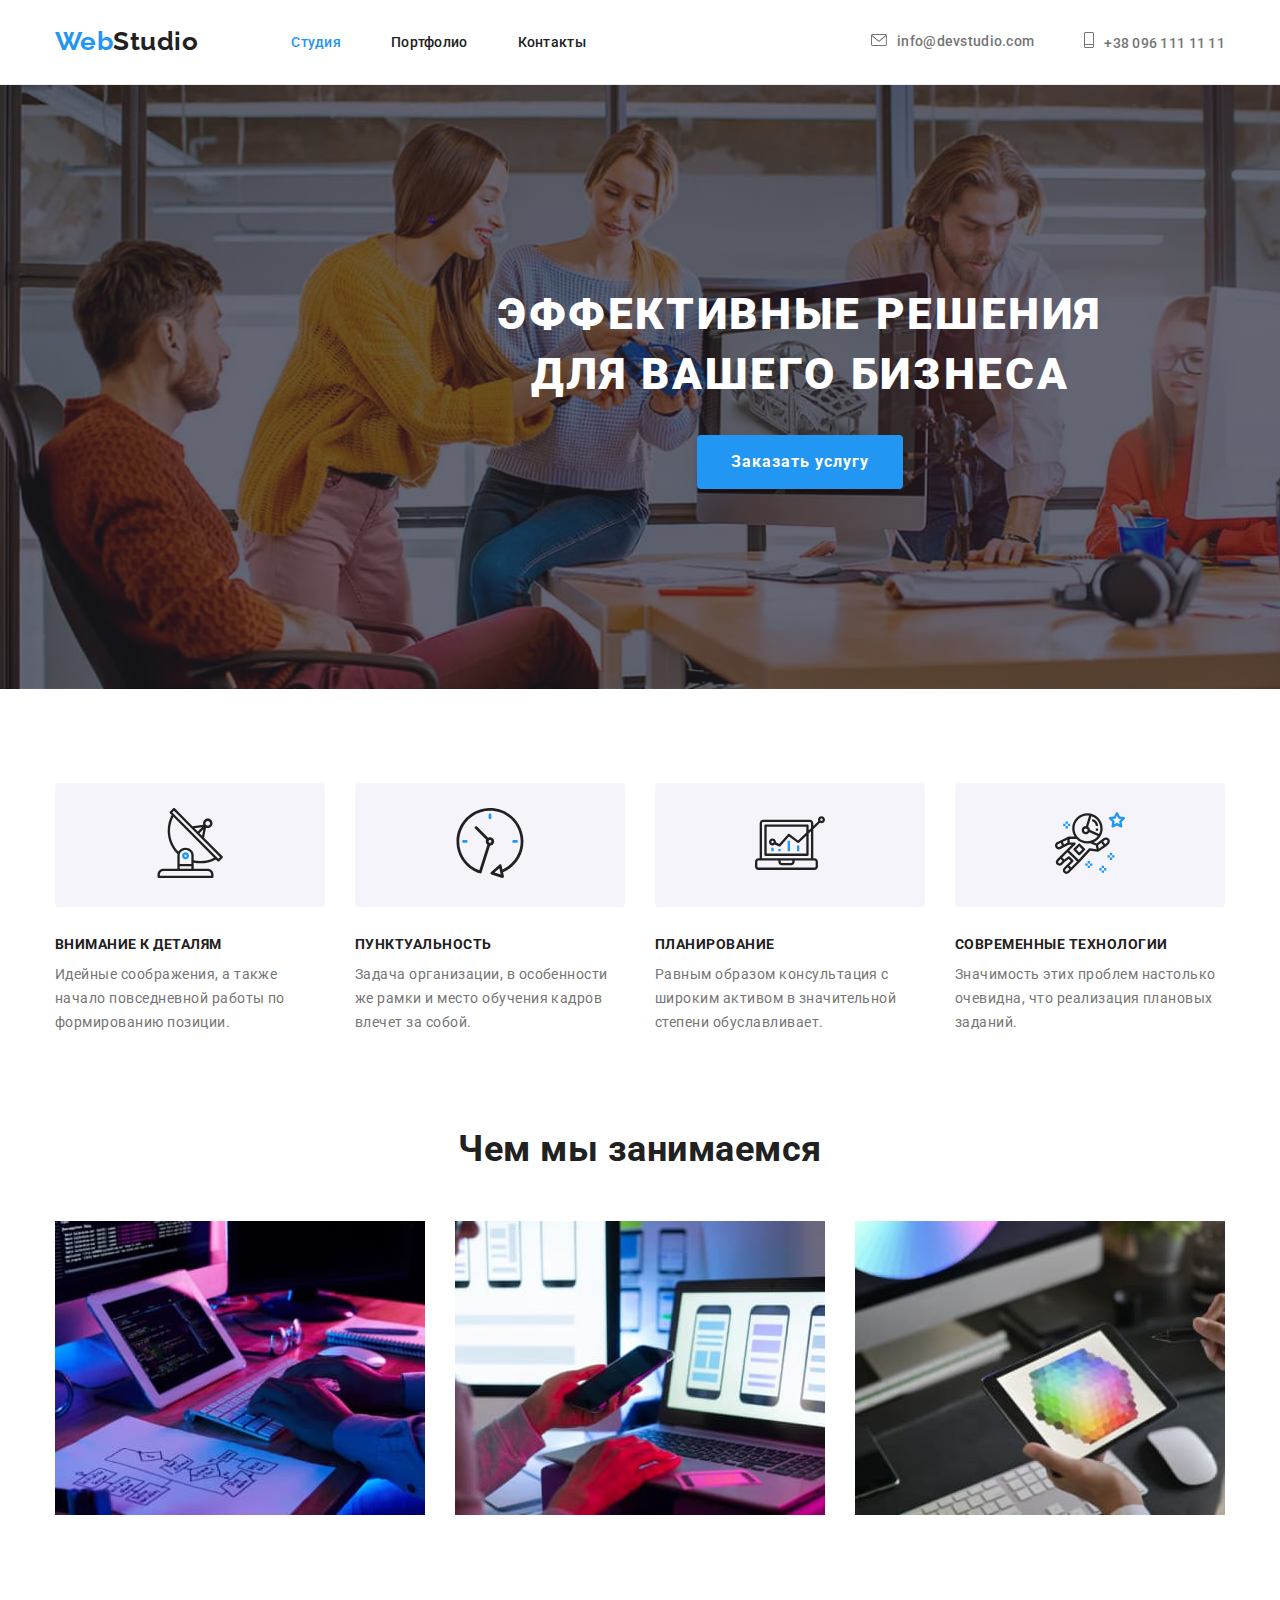
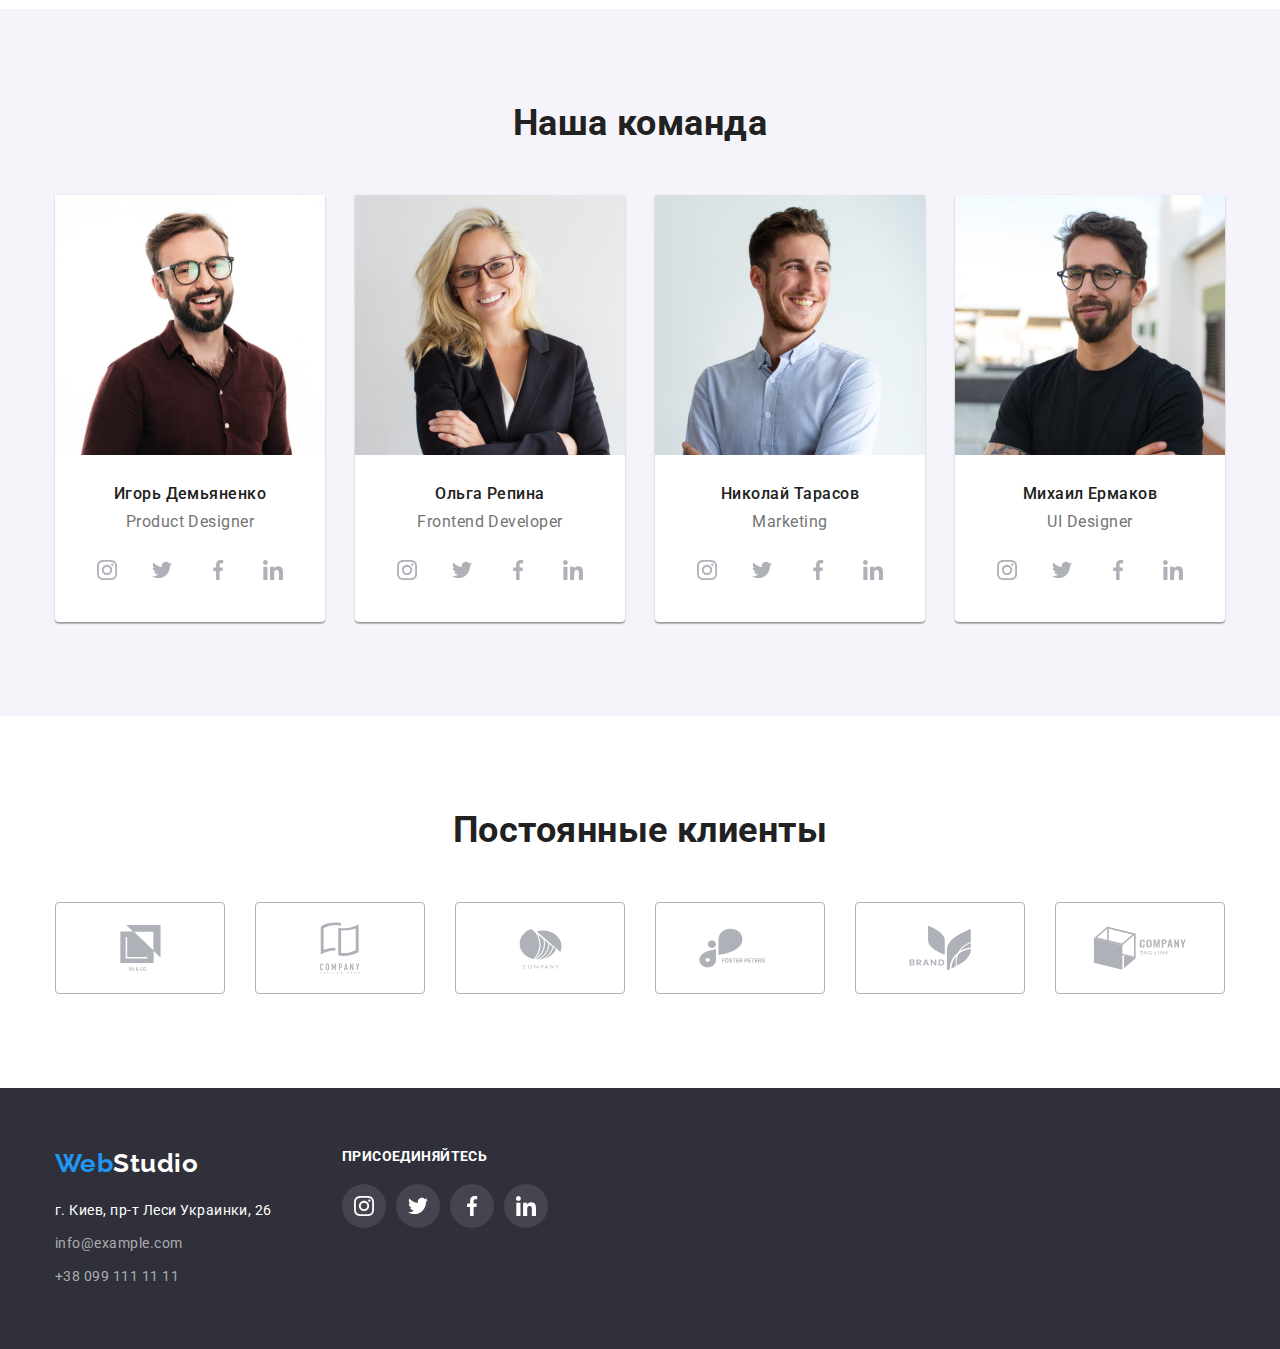
==== commit d8d795a4: "error correction" ====
--- a/index.html
+++ b/index.html
@@ -39,7 +39,7 @@
                     </svg>info@devstudio.com</a>
                 </li>
                 <li class="nav-contact tel">
-                    <a class="nav-link" href="tel:+380961111111"><svg class="nav-icon" width="16" height="12">
+                    <a class="nav-link" href="tel:+380961111111"><svg class="nav-icon" width="10" height="16">
                         <use href="./images/symbol-defs.svg#icon-phone"></use>
                     </svg>+38 096 111 11 11</a>
                 </li>
@@ -276,7 +276,7 @@
           </div>
         </section>
 
-        <!------------Постоянные клиенты--------------------->
+        <!--Постоянные клиенты-->
         
         <section class="client-section section">
             <div class="container">
--- a/css/style.css
+++ b/css/style.css
@@ -231,6 +231,7 @@
   min-width: 200px;
   border-color: transparent;
   box-shadow: 0px 4px 4px rgba(0, 0, 0, 0.15);
+  cursor: pointer;
 }
 
 .hero-button:hover {
@@ -526,6 +527,8 @@
 .filter-button:focus {
   background-color: var(--blue-accent);
   color: var(--white-color);
+  box-shadow: 0px 3px 1px rgba(0, 0, 0, 0.1), 0px 1px 2px rgba(0, 0, 0, 0.08),
+    0px 2px 2px rgba(0, 0, 0, 0.12);
 }
 
 /*-----------------------Кнопки Фильтра Конец--------------------*/
@@ -543,6 +546,12 @@
   flex-basis: calc((100% - 90px) / 3);
   margin-left: 30px;
   margin-top: 30px;
+}
+
+.project-item:hover,
+.project-item:focus {
+  box-shadow: 0px 1px 1px rgba(0, 0, 0, 0.12), 0px 4px 4px rgba(0, 0, 0, 0.06),
+    1px 4px 6px rgba(0, 0, 0, 0.16);
 }
 
 .project-info {
